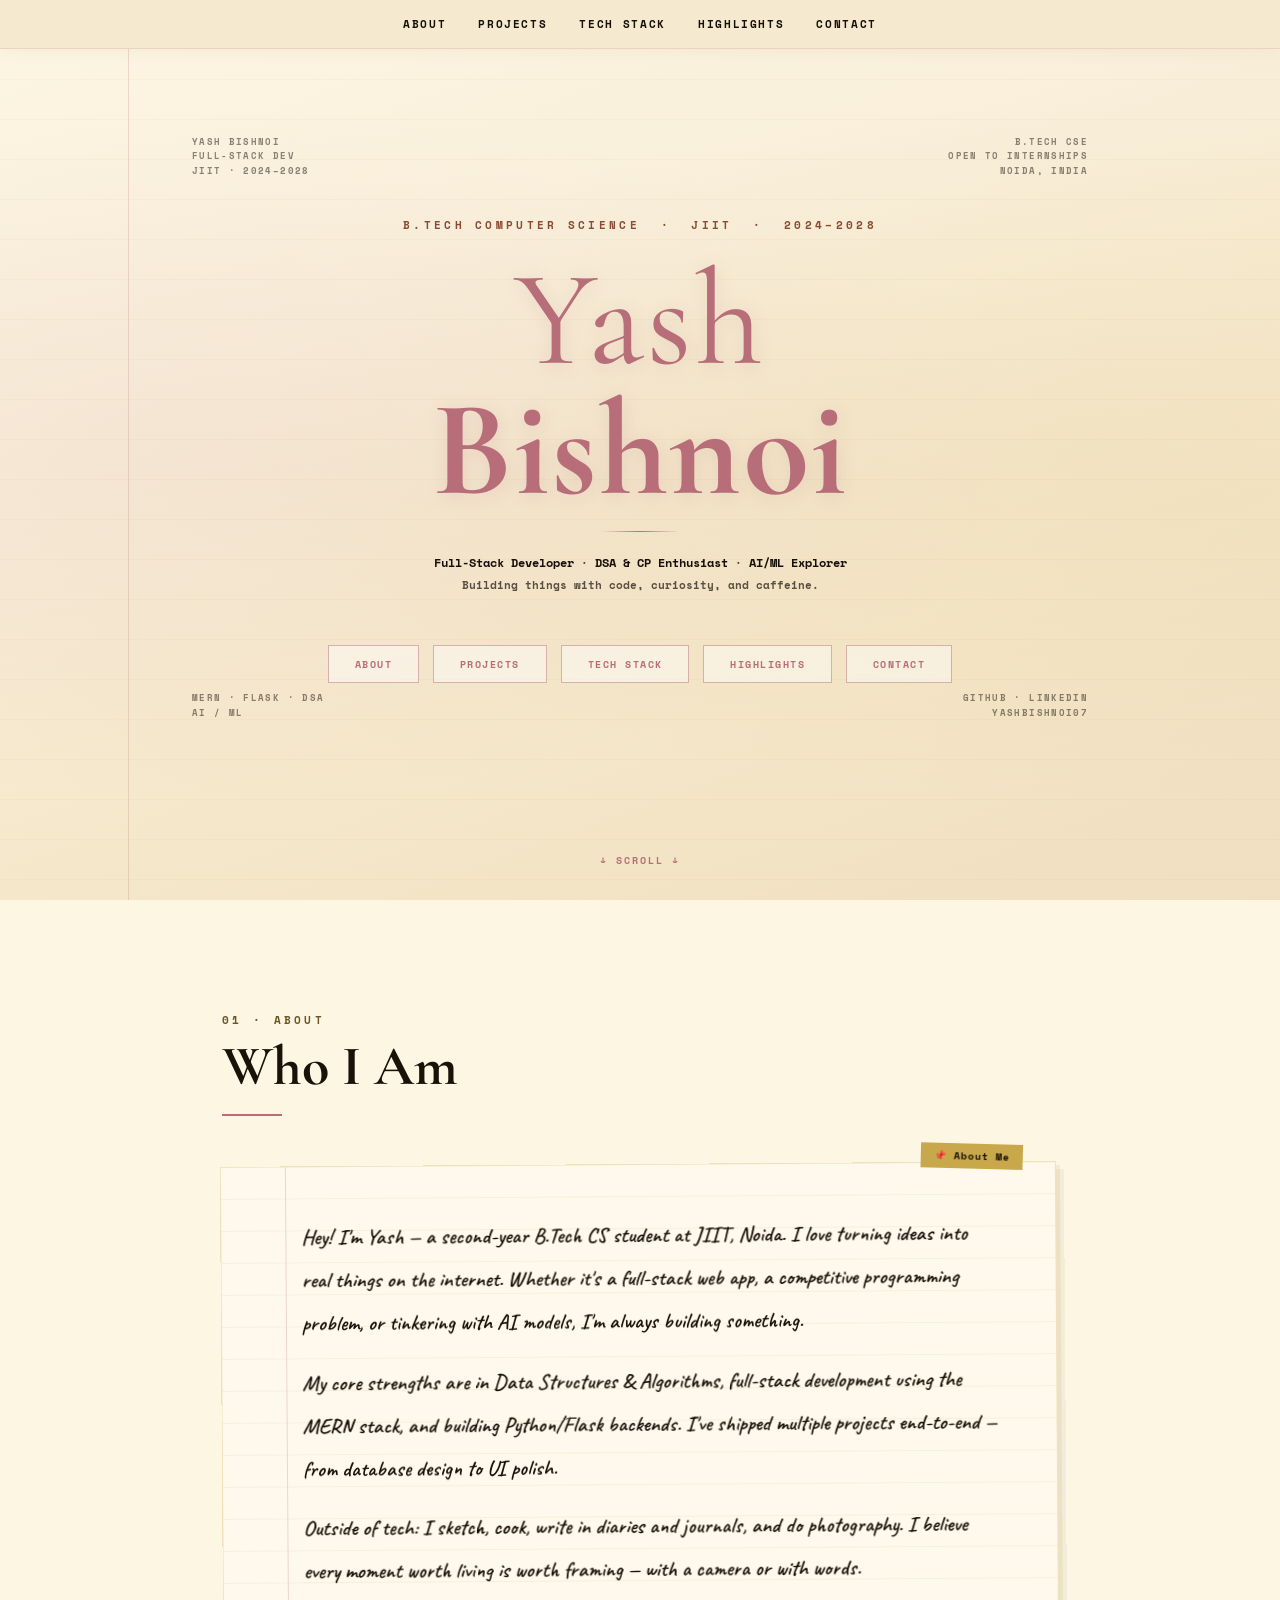
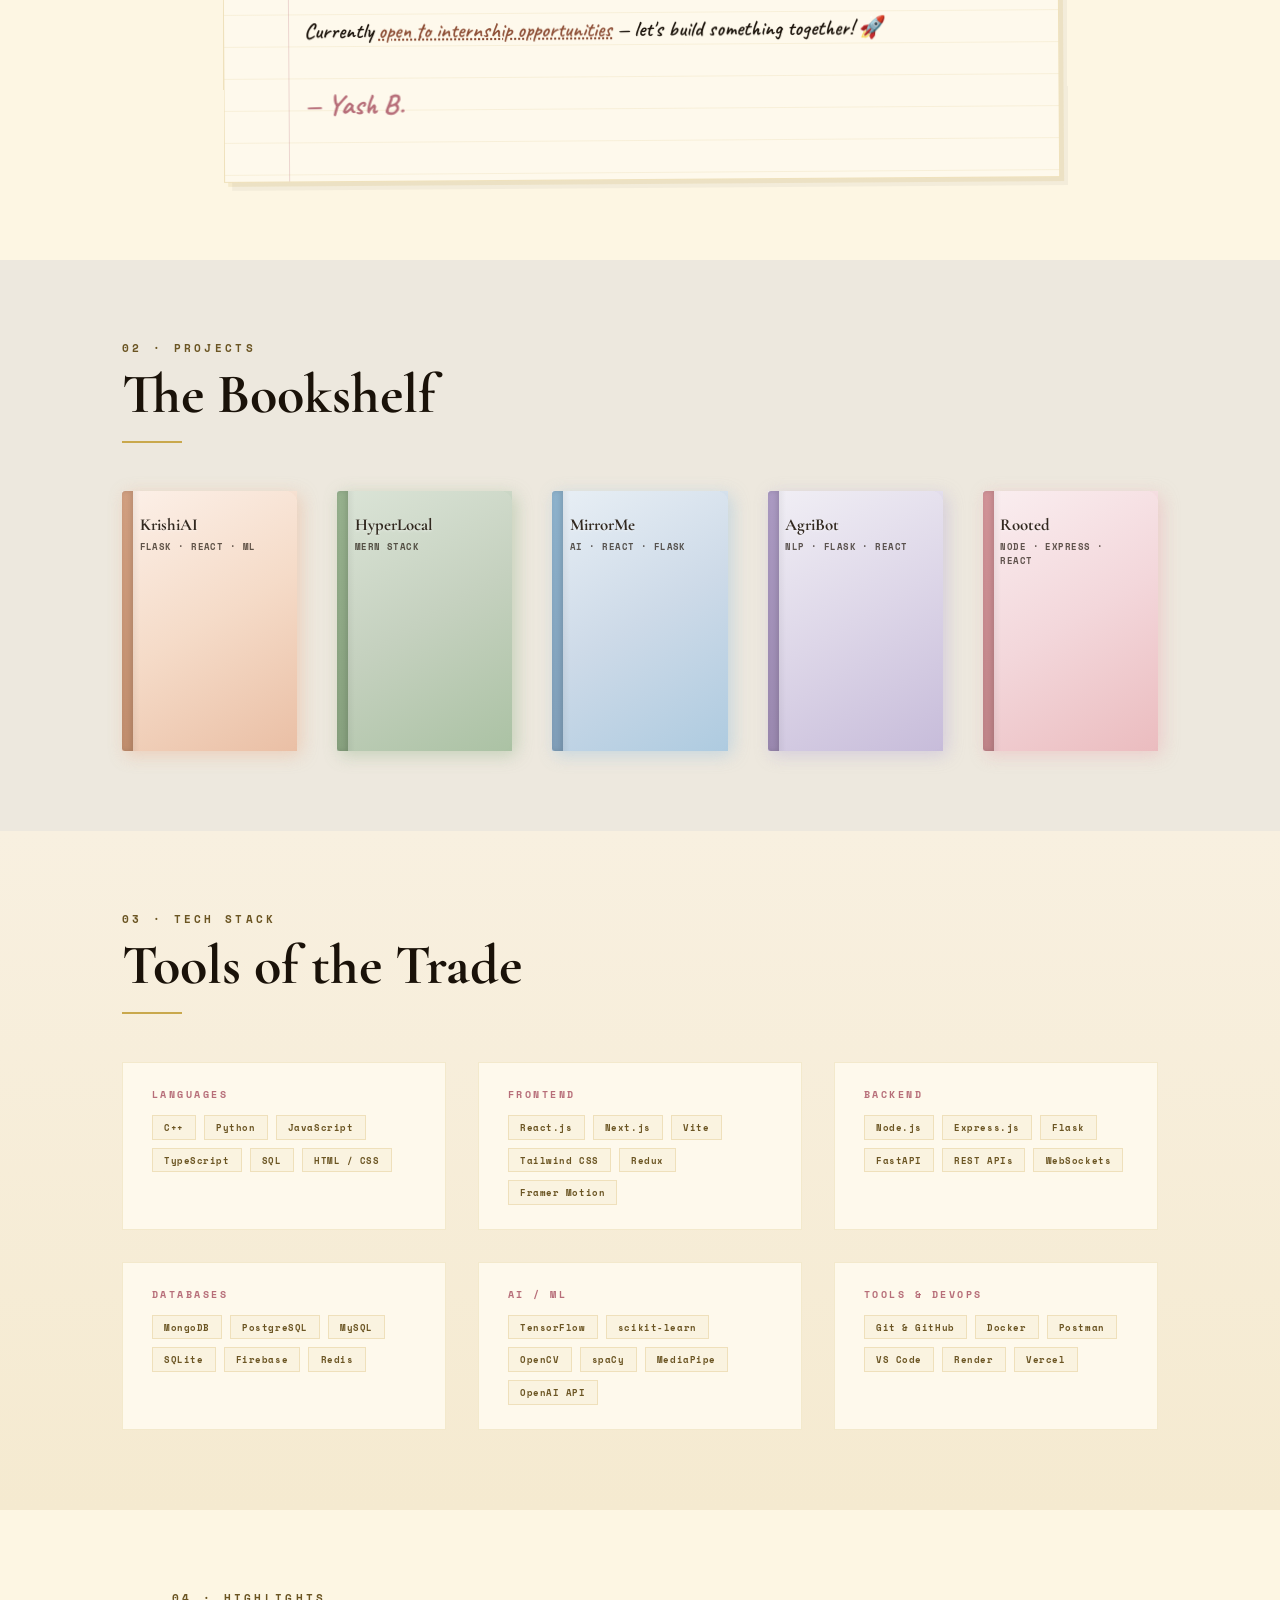
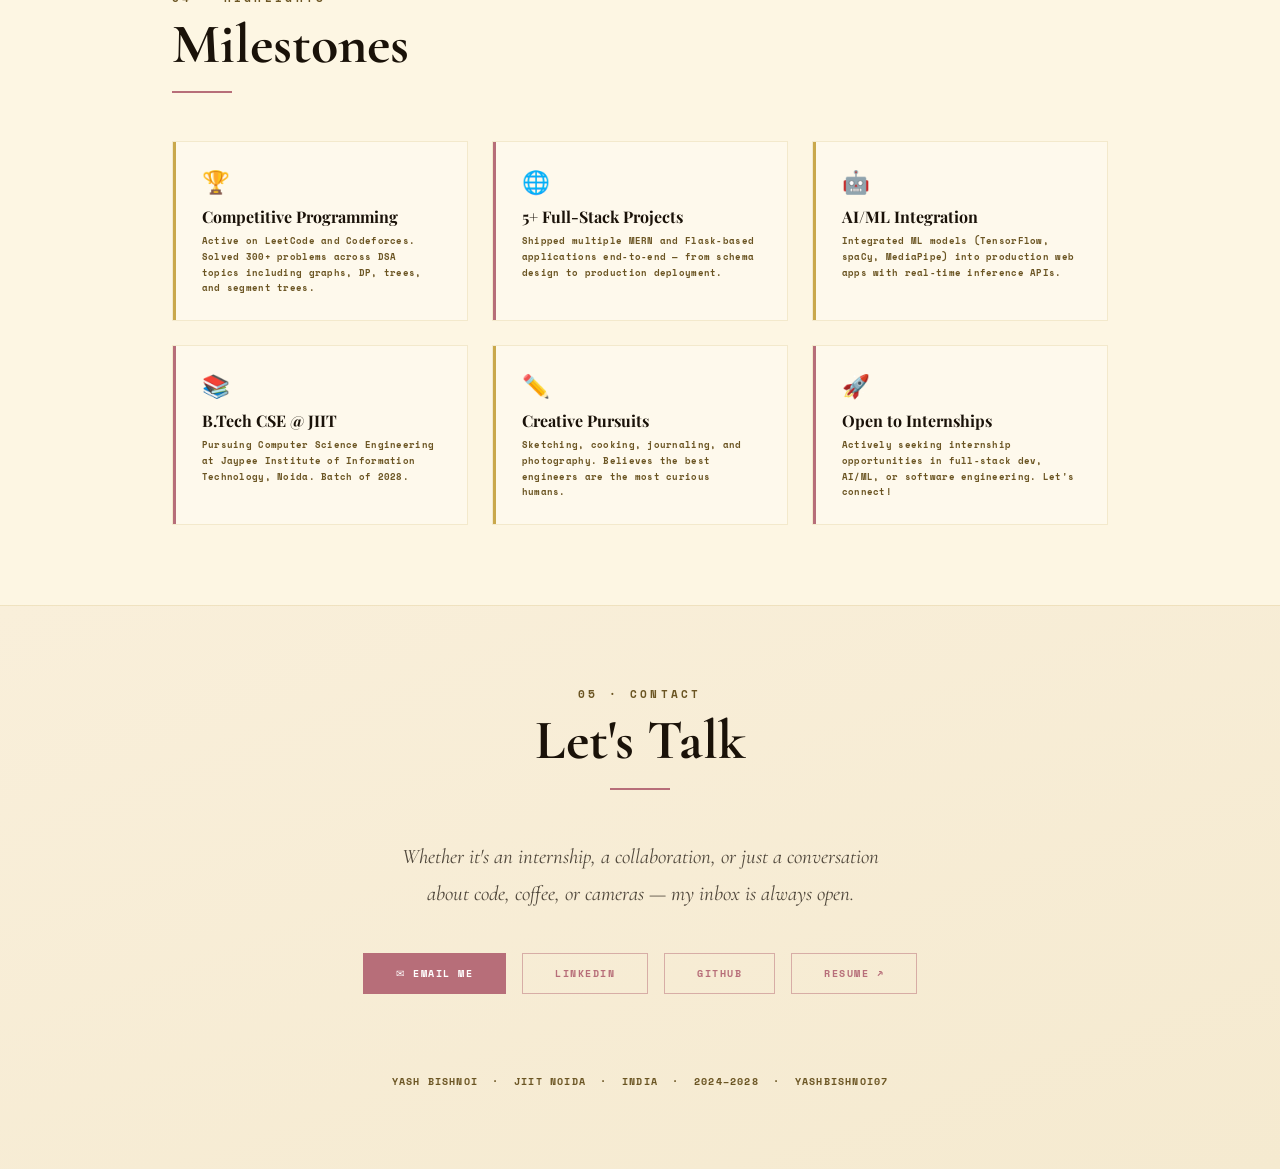
==== index.html @ f6a1539b "proper structured manner" ====
<!DOCTYPE html>
<html lang="en">
<head>
  <meta charset="UTF-8"/>
  <meta name="viewport" content="width=device-width, initial-scale=1.0"/>
  <title>Yash Bishnoi</title>
  <meta name="description" content="Yash Bishnoi: B.Tech CS student, Full-Stack Developer, DSA enthusiast, and AI/ML explorer."/>
  <meta name="keywords"    content="Yash Bishnoi, Full-Stack Developer, Portfolio, MERN, Flask, DSA, AI, Machine Learning, JIIT"/>
  <meta property="og:title" content="Yash Bishnoi"/>
  <meta property="og:type"  content="website"/>

  <!-- Google Fonts -->
  <link rel="preconnect" href="https://fonts.googleapis.com">
  <link rel="preconnect" href="https://fonts.gstatic.com" crossorigin>
  <link href="https://fonts.googleapis.com/css2?family=Cormorant+Garamond:ital,wght@0,300;0,400;0,600;0,700;1,300;1,400;1,600&family=Space+Mono:ital,wght@0,400;0,700;1,400&family=Caveat:wght@400;600;700&family=Playfair+Display:ital,wght@0,400;0,700;0,900;1,400&display=swap" rel="stylesheet"/>

  <!-- Stylesheet -->
  <link rel="stylesheet" href="style.css"/>
</head>
<body>

  <!-- ================================================
       STICKY NAV
  ================================================ -->
  <nav id="sticky-nav" aria-label="Site navigation">
    <a href="#about"        class="sticky-link">About</a>
    <a href="#projects"     class="sticky-link">Projects</a>
    <a href="#techstack"    class="sticky-link">Tech Stack</a>
    <a href="#achievements" class="sticky-link">Highlights</a>
    <a href="#contact"      class="sticky-link">Contact</a>
  </nav>

  <!-- ================================================
       HERO
  ================================================ -->
  <section id="hero" aria-label="Introduction">

    <!-- Floating ambient text -->
    <span class="float-el code"  style="left:18%;bottom:20%;--dy:-130px;animation-duration:12s;animation-delay:0s">for(auto&amp; p : problems) solve(p);</span>
    <span class="float-el quote" style="right:14%;top:30%;--dy:-90px;animation-duration:15s;animation-delay:3s">"code is poetry"</span>
    <span class="float-el eq"    style="left:25%;top:22%;--dy:-80px;animation-duration:11s;animation-delay:6s">O(n log n)</span>
    <span class="float-el music" style="right:20%;bottom:28%;--dy:-110px;animation-duration:14s;animation-delay:2s">&#9834; &#9835;</span>
    <span class="float-el code"  style="left:12%;top:40%;--dy:-100px;animation-duration:13s;animation-delay:8s">git commit -m "fix everything"</span>
    <span class="float-el quote" style="right:10%;top:55%;--dy:-70px;animation-duration:10s;animation-delay:4s">"build things that matter"</span>
    <span class="float-el eq"    style="left:60%;top:15%;--dy:-90px;animation-duration:16s;animation-delay:1s">DP[i] = DP[i-1] + DP[i-2]</span>
    <span class="float-el code"  style="right:30%;bottom:15%;--dy:-120px;animation-duration:9s;animation-delay:5s">const dream = await future();</span>

    <!-- Corner stamps -->
    <div class="hero-stamp tl">Yash Bishnoi<br>Full-Stack Dev<br>JIIT &middot; 2024&ndash;2028</div>
    <div class="hero-stamp tr">B.Tech CSE<br>Open to Internships<br>Noida, India</div>
    <div class="hero-stamp bl">MERN &middot; Flask &middot; DSA<br>AI / ML</div>
    <div class="hero-stamp br">GitHub &middot; LinkedIn<br>yashbishnoi07</div>

    <div class="hero-content">
      <p class="hero-eyebrow">B.Tech Computer Science &nbsp;&middot;&nbsp; JIIT &nbsp;&middot;&nbsp; 2024&ndash;2028</p>
      <h1 class="hero-name">
        Yash<br>
        <span class="hero-name-last">Bishnoi</span>
      </h1>
      <div class="hero-divider" aria-hidden="true"></div>
      <p class="hero-tagline">
        Full-Stack Developer <span>&middot;</span> DSA &amp; CP Enthusiast <span>&middot;</span> AI/ML Explorer<br>
        <span>Building things with code, curiosity, and caffeine.</span>
      </p>
      <nav class="hero-nav" aria-label="Section navigation">
        <a href="#about"        class="nav-btn">About</a>
        <a href="#projects"     class="nav-btn">Projects</a>
        <a href="#techstack"    class="nav-btn">Tech Stack</a>
        <a href="#achievements" class="nav-btn">Highlights</a>
        <a href="#contact"      class="nav-btn">Contact</a>
      </nav>
    </div>

    <p class="scroll-hint" aria-hidden="true">&#8595; scroll &#8595;</p>
  </section>

  <!-- ================================================
       ABOUT
  ================================================ -->
  <section id="about" aria-label="About me">
    <p class="section-label">01 &middot; About</p>
    <h2 class="section-title">Who I Am</h2>
    <div class="section-divider rose"></div>

    <div class="note-wrapper">
      <span class="note-sticker">&#128204; About Me</span>
      <div class="note-text">
        <p>Hey! I'm Yash &mdash; a second-year B.Tech CS student at JIIT, Noida. I love turning ideas into real things on the internet. Whether it's a full-stack web app, a competitive programming problem, or tinkering with AI models, I'm always building something.</p>
        <p>My core strengths are in Data Structures &amp; Algorithms, full-stack development using the MERN stack, and building Python/Flask backends. I've shipped multiple projects end-to-end &mdash; from database design to UI polish.</p>
        <p>Outside of tech: I sketch, cook, write in diaries and journals, and do photography. I believe every moment worth living is worth framing &mdash; with a camera or with words.</p>
        <p>Currently <a href="#contact">open to internship opportunities</a> &mdash; let's build something together! &#128640;</p>
        <span class="note-sig">&mdash; Yash B.</span>
      </div>
    </div>
  </section>

  <!-- ================================================
       PROJECTS — BOOKSHELF
  ================================================ -->
  <div class="projects-wrap">
    <section id="projects" aria-label="Projects">
      <p class="section-label">02 &middot; Projects</p>
      <h2 class="section-title">The Bookshelf</h2>
      <div class="section-divider"></div>

      <div class="shelf" role="list">

        <!-- KrishiAI -->
        <a class="book-wrap" role="listitem" tabindex="0" aria-label="Open KrishiAI project"
           data-title="KrishiAI"
           data-sub="Flask &middot; React &middot; ML"
           data-color="bg-flask"
           data-chapter="I"
           data-desc="An AI-powered agri-advisory platform that helps farmers get crop disease diagnosis, weather-based insights, and government scheme recommendations in their local language."
           data-tags="Flask,React,Python,TensorFlow,REST API,SQLite"
           data-detail="Built with Flask backend and React frontend. The ML model detects crop diseases from leaf images with 89%+ accuracy. Integrated a multilingual chatbot for farmer accessibility. Deployed on Render with CI/CD pipeline.">
          <div class="book bg-flask">
            <div class="book-cover bg-flask">
              <div class="book-spine-bar"></div>
              <p class="book-title">KrishiAI</p>
              <p class="book-tech">FLASK &middot; REACT &middot; ML</p>
            </div>
          </div>
        </a>

        <!-- HyperLocal -->
        <a class="book-wrap" role="listitem" tabindex="0" aria-label="Open HyperLocal project"
           data-title="HyperLocal"
           data-sub="MERN Stack"
           data-color="bg-mern"
           data-chapter="II"
           data-desc="A hyperlocal marketplace connecting local vendors with nearby customers. Features real-time inventory, geolocation-based search, and secure role-based authentication."
           data-tags="MongoDB,Express,React,Node.js,Leaflet.js,JWT,WebSockets"
           data-detail="Full MERN stack application. Used Leaflet.js for interactive maps and geolocation. Implemented JWT-based auth, role-based access (vendor/customer/admin), and a real-time notification system via WebSockets.">
          <div class="book bg-mern">
            <div class="book-cover bg-mern">
              <div class="book-spine-bar"></div>
              <p class="book-title">HyperLocal</p>
              <p class="book-tech">MERN STACK</p>
            </div>
          </div>
        </a>

        <!-- MirrorMe -->
        <a class="book-wrap" role="listitem" tabindex="0" aria-label="Open MirrorMe project"
           data-title="MirrorMe"
           data-sub="AI &middot; React &middot; Flask"
           data-color="bg-aiml"
           data-chapter="III"
           data-desc="An AI-based virtual try-on and styling assistant. Users upload a photo and get outfit recommendations with real-time overlay previews powered by computer vision."
           data-tags="Python,OpenCV,Flask,React,MediaPipe,REST API"
           data-detail="Used MediaPipe for body pose estimation and OpenCV for overlay rendering. The Flask API handles image processing while the React frontend delivers smooth UX. Supports multiple clothing categories and style preferences.">
          <div class="book bg-aiml">
            <div class="book-cover bg-aiml">
              <div class="book-spine-bar"></div>
              <p class="book-title">MirrorMe</p>
              <p class="book-tech">AI &middot; REACT &middot; FLASK</p>
            </div>
          </div>
        </a>

        <!-- AgriBot -->
        <a class="book-wrap" role="listitem" tabindex="0" aria-label="Open AgriBot project"
           data-title="AgriBot"
           data-sub="Chatbot &middot; NLP &middot; Flask"
           data-color="bg-dsa"
           data-chapter="IV"
           data-desc="A conversational AI chatbot for agricultural queries. Answers questions about crops, pests, soil types, and government schemes using an NLP pipeline."
           data-tags="Python,Flask,NLP,spaCy,React,MongoDB"
           data-detail="Built a custom intent classification model using spaCy. Integrated with a MongoDB knowledge base for dynamic responses. Supports context-aware multi-turn conversations and is deployable via a REST API endpoint.">
          <div class="book bg-dsa">
            <div class="book-cover bg-dsa">
              <div class="book-spine-bar"></div>
              <p class="book-title">AgriBot</p>
              <p class="book-tech">NLP &middot; FLASK &middot; REACT</p>
            </div>
          </div>
        </a>

        <!-- Rooted -->
        <a class="book-wrap" role="listitem" tabindex="0" aria-label="Open Rooted project"
           data-title="Rooted"
           data-sub="Full-Stack &middot; Express"
           data-color="bg-web"
           data-chapter="V"
           data-desc="A social platform for plant enthusiasts to share care logs, trade cuttings, and get AI-generated care reminders based on plant species and local climate."
           data-tags="Node.js,Express,MongoDB,React,OpenAI API,Cloudinary"
           data-detail="Integrated OpenAI API for plant-species-specific care tips. Features a community feed, image uploads via Cloudinary, comment threads, and a trading board for plant cuttings. Responsive design optimized for mobile gardeners.">
          <div class="book bg-web">
            <div class="book-cover bg-web">
              <div class="book-spine-bar"></div>
              <p class="book-title">Rooted</p>
              <p class="book-tech">NODE &middot; EXPRESS &middot; REACT</p>
            </div>
          </div>
        </a>

      </div>
    </section>
  </div>

  <!-- ================================================
       BOOK MODAL
  ================================================ -->
  <div class="book-modal-bg" id="book-modal" role="dialog" aria-modal="true" aria-label="Project details">
    <button class="modal-close" id="modal-close" aria-label="Close modal">&#10005;</button>
    <div class="modal-bg-anim" id="modal-anim" aria-hidden="true"></div>
    <div class="open-book-scene" aria-live="polite">
      <div class="book-outer-shadow" aria-hidden="true"></div>
      <div class="book-spine-modal" aria-hidden="true"></div>

      <!-- Flipping cover (left side) -->
      <div class="book-cover-flip" id="modal-cover-flip">
        <div class="book-cover-front" id="modal-cover-front">
          <p class="cover-title" id="modal-cover-title">Project</p>
          <p class="cover-sub"   id="modal-cover-sub">Stack</p>
        </div>
        <div class="book-cover-back">
          <div class="left-page-inner">
            <p class="left-chapter-num" id="modal-chapter">Chapter I</p>
            <h2 class="left-title"      id="modal-left-title">Title</h2>
            <p class="left-desc"        id="modal-desc">Description.</p>
            <div class="left-links"     id="modal-links"></div>
          </div>
        </div>
      </div>

      <!-- Right page -->
      <div class="book-right-page">
        <div class="page-fold-right" aria-hidden="true"></div>
        <div class="right-page-inner">
          <p class="right-chapter-label">Technical Details</p>
          <h3 class="right-section-title">Stack &amp; Implementation</h3>
          <div class="right-tag-row" id="modal-tags"></div>
          <p class="right-detail-text"  id="modal-detail">Details.</p>
        </div>
      </div>
    </div>
  </div>

  <!-- ================================================
       TECH STACK
  ================================================ -->
  <div class="techstack-wrap">
    <section id="techstack" aria-label="Technologies">
      <p class="section-label">03 &middot; Tech Stack</p>
      <h2 class="section-title">Tools of the Trade</h2>
      <div class="section-divider"></div>
      <div class="tech-categories">

        <div class="tech-cat">
          <p class="tech-cat-label">Languages</p>
          <div class="tech-items">
            <span class="tech-pill">C++</span>
            <span class="tech-pill">Python</span>
            <span class="tech-pill">JavaScript</span>
            <span class="tech-pill">TypeScript</span>
            <span class="tech-pill">SQL</span>
            <span class="tech-pill">HTML / CSS</span>
          </div>
        </div>

        <div class="tech-cat">
          <p class="tech-cat-label">Frontend</p>
          <div class="tech-items">
            <span class="tech-pill">React.js</span>
            <span class="tech-pill">Next.js</span>
            <span class="tech-pill">Vite</span>
            <span class="tech-pill">Tailwind CSS</span>
            <span class="tech-pill">Redux</span>
            <span class="tech-pill">Framer Motion</span>
          </div>
        </div>

        <div class="tech-cat">
          <p class="tech-cat-label">Backend</p>
          <div class="tech-items">
            <span class="tech-pill">Node.js</span>
            <span class="tech-pill">Express.js</span>
            <span class="tech-pill">Flask</span>
            <span class="tech-pill">FastAPI</span>
            <span class="tech-pill">REST APIs</span>
            <span class="tech-pill">WebSockets</span>
          </div>
        </div>

        <div class="tech-cat">
          <p class="tech-cat-label">Databases</p>
          <div class="tech-items">
            <span class="tech-pill">MongoDB</span>
            <span class="tech-pill">PostgreSQL</span>
            <span class="tech-pill">MySQL</span>
            <span class="tech-pill">SQLite</span>
            <span class="tech-pill">Firebase</span>
            <span class="tech-pill">Redis</span>
          </div>
        </div>

        <div class="tech-cat">
          <p class="tech-cat-label">AI / ML</p>
          <div class="tech-items">
            <span class="tech-pill">TensorFlow</span>
            <span class="tech-pill">scikit-learn</span>
            <span class="tech-pill">OpenCV</span>
            <span class="tech-pill">spaCy</span>
            <span class="tech-pill">MediaPipe</span>
            <span class="tech-pill">OpenAI API</span>
          </div>
        </div>

        <div class="tech-cat">
          <p class="tech-cat-label">Tools &amp; DevOps</p>
          <div class="tech-items">
            <span class="tech-pill">Git &amp; GitHub</span>
            <span class="tech-pill">Docker</span>
            <span class="tech-pill">Postman</span>
            <span class="tech-pill">VS Code</span>
            <span class="tech-pill">Render</span>
            <span class="tech-pill">Vercel</span>
          </div>
        </div>

      </div>
    </section>
  </div>

  <!-- ================================================
       HIGHLIGHTS
  ================================================ -->
  <section id="achievements" aria-label="Highlights">
    <p class="section-label">04 &middot; Highlights</p>
    <h2 class="section-title">Milestones</h2>
    <div class="section-divider rose"></div>
    <div class="achiev-grid">

      <div class="achiev-card">
        <span class="achiev-icon">&#127942;</span>
        <h3 class="achiev-title">Competitive Programming</h3>
        <p class="achiev-desc">Active on LeetCode and Codeforces. Solved 300+ problems across DSA topics including graphs, DP, trees, and segment trees.</p>
      </div>

      <div class="achiev-card rose">
        <span class="achiev-icon">&#127760;</span>
        <h3 class="achiev-title">5+ Full-Stack Projects</h3>
        <p class="achiev-desc">Shipped multiple MERN and Flask-based applications end-to-end &mdash; from schema design to production deployment.</p>
      </div>

      <div class="achiev-card">
        <span class="achiev-icon">&#129302;</span>
        <h3 class="achiev-title">AI/ML Integration</h3>
        <p class="achiev-desc">Integrated ML models (TensorFlow, spaCy, MediaPipe) into production web apps with real-time inference APIs.</p>
      </div>

      <div class="achiev-card rose">
        <span class="achiev-icon">&#128218;</span>
        <h3 class="achiev-title">B.Tech CSE @ JIIT</h3>
        <p class="achiev-desc">Pursuing Computer Science Engineering at Jaypee Institute of Information Technology, Noida. Batch of 2028.</p>
      </div>

      <div class="achiev-card">
        <span class="achiev-icon">&#9999;&#65039;</span>
        <h3 class="achiev-title">Creative Pursuits</h3>
        <p class="achiev-desc">Sketching, cooking, journaling, and photography. Believes the best engineers are the most curious humans.</p>
      </div>

      <div class="achiev-card rose">
        <span class="achiev-icon">&#128640;</span>
        <h3 class="achiev-title">Open to Internships</h3>
        <p class="achiev-desc">Actively seeking internship opportunities in full-stack dev, AI/ML, or software engineering. Let's connect!</p>
      </div>

    </div>
  </section>

  <!-- ================================================
       CONTACT
  ================================================ -->
  <div class="contact-wrap">
    <section id="contact" aria-label="Contact">
      <p class="section-label">05 &middot; Contact</p>
      <h2 class="section-title">Let's Talk</h2>
      <div class="section-divider rose" style="margin-inline:auto"></div>
      <p class="contact-intro">
        Whether it's an internship, a collaboration, or just a conversation about code,
        coffee, or cameras &mdash; my inbox is always open.
      </p>
      <div class="contact-links">
        <a href="mailto:yashbishnoi07@gmail.com"
           class="contact-btn primary">&#9993; Email Me</a>
        <a href="https://www.linkedin.com/in/yashbishnoi07/"
           target="_blank" rel="noopener noreferrer"
           class="contact-btn secondary">LinkedIn</a>
        <a href="https://github.com/YashBishnoi07"
           target="_blank" rel="noopener noreferrer"
           class="contact-btn secondary">GitHub</a>
        <a href="https://drive.google.com/file/d/1P1VdSMy2hj7dszKQukYp1M7x1-4kOQNi/view?usp=drive_link"
           target="_blank" rel="noopener noreferrer"
           class="contact-btn secondary">Resume &#8599;</a>
      </div>
      <p class="footer-note">
        Yash Bishnoi &nbsp;&middot;&nbsp; JIIT Noida &nbsp;&middot;&nbsp;
        India &nbsp;&middot;&nbsp; 2024&ndash;2028 &nbsp;&middot;&nbsp; yashbishnoi07
      </p>
    </section>
  </div>

  <!-- JavaScript -->
  <script src="script.js"></script>
</body>
</html>
---- style.css ----
/* ================================================
   Yash Bishnoi — Portfolio Stylesheet
   ================================================ */

/* === RESET === */
*,*::before,*::after { box-sizing: border-box; margin: 0; padding: 0; }

/* === CSS VARIABLES === */
:root {
  --cream:            #fdf6e3;
  --cream2:           #f5ead0;
  --cream3:           #ede0c4;
  --black:            #1a1209;
  --gold:             #c9a84c;
  --gold2:            #e8c96a;
  --gold-dim:         #6b5523;
  --ink:              #170f07;
  --paper:            #fef9ec;
  --terra:            #c4785a;
  --terra-dim:        #8b4b32;
  --rose-gold:        #b76e79;
  --rose-gold-light:  #d4a0a7;
  --rose:             #b8847a;
  --serif:            'Cormorant Garamond', serif;
  --serif2:           'Playfair Display', serif;
  --mono:             'Space Mono', monospace;
  --hand:             'Caveat', cursive;
}

/* === BASE === */
html {
  scroll-behavior: smooth;
  width: 100%;
  overflow-x: hidden;
}

body {
  background: var(--cream);
  color: var(--black);
  font-family: var(--serif2);
  width: 100%;
  overflow-x: hidden;
  -webkit-font-smoothing: antialiased;
  font-weight: 400;
}

* { font-synthesis: none; }

/* Scrollbar */
::-webkit-scrollbar { width: 6px; }
::-webkit-scrollbar-track { background: var(--cream2); }
::-webkit-scrollbar-thumb { background: var(--rose-gold); border-radius: 3px; }

/* Noise overlay */
body::before {
  content: '';
  position: fixed;
  inset: 0;
  pointer-events: none;
  z-index: 0;
  opacity: .022;
  background-image: url("data:image/svg+xml,%3Csvg viewBox='0 0 256 256' xmlns='http://www.w3.org/2000/svg'%3E%3Cfilter id='n'%3E%3CfeTurbulence type='fractalNoise' baseFrequency='0.9' numOctaves='4' stitchTiles='stitch'/%3E%3C/filter%3E%3Crect width='100%25' height='100%25' filter='url(%23n)'/%3E%3C/svg%3E");
  background-repeat: repeat;
  background-size: 128px;
}

/* ================================================
   STICKY NAV
   ================================================ */
#sticky-nav {
  position: fixed;
  top: 0; left: 0; right: 0;
  background: rgba(245,234,208,0.96);
  backdrop-filter: blur(10px);
  display: flex;
  justify-content: center;
  gap: 2rem;
  padding: 1rem;
  border-bottom: 1px solid rgba(183,110,121,0.18);
  transform: translateY(-100%);
  transition: transform .4s ease;
  z-index: 999;
  box-shadow: 0 2px 16px rgba(138,110,47,0.07);
}

#sticky-nav.visible { transform: translateY(0); }

.sticky-link {
  font-family: var(--mono);
  font-size: 11px;
  text-transform: uppercase;
  color: var(--ink);
  text-decoration: none;
  letter-spacing: .15em;
  transition: color .3s;
  font-weight: 700;
}

.sticky-link:hover { color: var(--rose-gold); }

/* ================================================
   HERO
   ================================================ */
#hero {
  position: relative;
  width: 100%;
  max-width: none;
  margin: 0;
  padding: 0;
  min-height: 100vh;
  display: flex;
  flex-direction: column;
  align-items: center;
  justify-content: center;
  overflow: hidden;
  background:
    radial-gradient(ellipse at 15% 50%, rgba(183,110,121,0.08) 0%, transparent 55%),
    radial-gradient(ellipse at 85% 50%, rgba(201,168,76,0.09) 0%, transparent 55%),
    linear-gradient(160deg, #fdf6e3 0%, #f9efda 35%, #f4e6c8 70%, #f0dfc0 100%);
}

/* Ruled lines */
#hero::before {
  content: '';
  position: absolute;
  inset: 0;
  pointer-events: none;
  z-index: 1;
  background: repeating-linear-gradient(
    transparent, transparent 39px,
    rgba(201,168,76,0.068) 39px,
    rgba(201,168,76,0.068) 40px
  );
}

/* Left margin line */
#hero::after {
  content: '';
  position: absolute;
  top: 0; bottom: 0;
  left: 10%;
  pointer-events: none;
  z-index: 1;
  width: 1px;
  background: rgba(183,110,121,0.22);
}

/* Floating ambient elements */
.float-el {
  position: absolute;
  pointer-events: none;
  z-index: 2;
  white-space: nowrap;
  opacity: 0;
  animation: floatRise linear infinite;
}
.float-el.quote { font-family: var(--serif); font-style: italic; color: rgba(44,31,14,0.4); font-size: clamp(11px,1.05vw,13px); font-weight: 600; }
.float-el.code  { font-family: var(--mono);  color: rgba(107,85,35,0.6);  font-size: clamp(9px,.85vw,11px);  font-weight: 700; }
.float-el.eq    { font-family: var(--serif); font-style: italic; color: rgba(183,110,121,0.6); font-size: clamp(12px,1.1vw,14px); font-weight: 600; }
.float-el.music { font-family: var(--serif); font-style: normal; color: rgba(201,168,76,0.7); font-size: clamp(14px,1.3vw,18px); }

@keyframes floatRise {
  0%   { opacity: 0; transform: translateY(0); }
  12%  { opacity: 1; }
  88%  { opacity: .85; }
  100% { opacity: 0; transform: translateY(var(--dy, -110px)); }
}

/* Corner stamps */
.hero-stamp {
  position: absolute;
  z-index: 3;
  pointer-events: none;
  font-family: var(--mono);
  font-size: 9px;
  letter-spacing: .15em;
  color: rgba(23,15,7,0.5);
  text-transform: uppercase;
  line-height: 1.6;
  font-weight: 700;
}
.hero-stamp.tl { top: clamp(2rem,15vh,20%);    left:  clamp(1rem,15vw,20%); }
.hero-stamp.tr { top: clamp(2rem,15vh,20%);    right: clamp(1rem,15vw,20%); text-align: right; }
.hero-stamp.bl { bottom: clamp(4.5rem,20vh,25%); left:  clamp(1rem,15vw,20%); }
.hero-stamp.br { bottom: clamp(4.5rem,20vh,25%); right: clamp(1rem,15vw,20%); text-align: right; }

/* Hero content */
.hero-content {
  position: relative;
  z-index: 10;
  display: flex;
  flex-direction: column;
  align-items: center;
  text-align: center;
  padding: 2rem;
  width: 100%;
}

.hero-eyebrow {
  font-family: var(--mono);
  font-size: clamp(9px,1.2vw,11px);
  color: var(--terra-dim);
  letter-spacing: .3em;
  text-transform: uppercase;
  margin-bottom: 1.4rem;
  opacity: 0;
  animation: fadeUp .8s ease forwards .3s;
  font-weight: 700;
}

.hero-name {
  font-family: var(--serif);
  font-size: clamp(4rem,11vw,8.5rem);
  font-weight: 400;
  color: var(--rose-gold);
  line-height: .95;
  margin-bottom: .3rem;
  letter-spacing: .02em;
  opacity: 0;
  animation: fadeUp .9s ease forwards .5s;
  text-shadow: 1px 3px 18px rgba(183,110,121,0.18);
  text-align: center;
}

.hero-name-last { font-weight: 700; letter-spacing: .01em; }

.hero-divider {
  width: 80px;
  height: 1px;
  background: linear-gradient(90deg, transparent, var(--rose-gold), transparent);
  margin: .8rem 0 1.2rem;
  opacity: 0;
  animation: fadeUp .9s ease forwards .7s;
}

.hero-tagline {
  font-family: var(--mono);
  font-size: clamp(10px,1.3vw,12px);
  color: var(--ink);
  margin-bottom: 3rem;
  max-width: 520px;
  line-height: 1.9;
  text-align: center;
  opacity: 0;
  animation: fadeUp .9s ease forwards .9s;
  font-weight: 700;
}
.hero-tagline span { color: rgba(23,15,7,0.7); font-size: .9em; }

@keyframes fadeUp {
  from { opacity: 0; transform: translateY(20px); }
  to   { opacity: 1; transform: translateY(0); }
}

.hero-nav {
  display: flex;
  gap: .9rem;
  flex-wrap: wrap;
  justify-content: center;
  opacity: 0;
  animation: fadeUp .9s ease forwards 1.1s;
}

.nav-btn {
  font-family: var(--mono);
  font-size: 10px;
  letter-spacing: .15em;
  text-transform: uppercase;
  font-weight: 700;
  padding: .65rem 1.6rem;
  border: 1px solid rgba(183,110,121,0.5);
  color: var(--rose-gold);
  background: rgba(255,255,255,0.45);
  cursor: pointer;
  text-decoration: none;
  transition: all .3s ease;
  position: relative;
  overflow: hidden;
  backdrop-filter: blur(4px);
}
.nav-btn::before {
  content: '';
  position: absolute;
  inset: 0;
  background: var(--rose-gold);
  transform: translateX(-101%);
  transition: transform .3s ease;
  z-index: -1;
}
.nav-btn:hover { color: #fff; border-color: var(--rose-gold); }
.nav-btn:hover::before { transform: translateX(0); }

.scroll-hint {
  position: absolute;
  bottom: 2rem;
  left: 0; right: 0;
  text-align: center;
  font-family: var(--mono);
  font-size: 10px;
  color: var(--rose-gold);
  letter-spacing: .2em;
  text-transform: uppercase;
  z-index: 10;
  animation: pulse 2.5s ease infinite;
  font-weight: 700;
}

@keyframes pulse {
  0%, 100% { opacity: .4; }
  50%       { opacity: 1; }
}

/* ================================================
   SECTION COMMONS
   ================================================ */
section {
  width: 100%;
  max-width: 1100px;
  margin: 0 auto;
  padding: 5rem 2rem;
  box-sizing: border-box;
}

.projects-wrap,
.techstack-wrap,
.contact-wrap {
  width: 100%;
  overflow-x: hidden;
  box-sizing: border-box;
}

.section-label {
  font-family: var(--mono);
  font-size: 11px;
  letter-spacing: .3em;
  text-transform: uppercase;
  color: var(--gold-dim);
  margin-bottom: .5rem;
  font-weight: 700;
}

.section-title {
  font-family: var(--serif);
  font-size: clamp(2rem,5vw,3.5rem);
  font-weight: 700;
  color: var(--black);
  line-height: 1.1;
  margin-bottom: .8rem;
}

.section-divider {
  width: 60px;
  height: 2px;
  background: var(--gold);
  margin: 1rem 0 3rem;
}
.section-divider.rose { background: var(--rose-gold); }

/* Section backgrounds */
#about         { background: var(--cream); max-width: 900px; padding-top: 7rem; }
.projects-wrap { background: #ede8de; padding: 5rem 0; }
#projects      { padding: 0 2rem; background: transparent; }
.techstack-wrap { background: linear-gradient(180deg, #f8f0e0 0%, var(--cream2) 100%); padding: 5rem 0; }
#techstack     { padding: 0 2rem; background: transparent; }
#achievements  { max-width: 1000px; background: var(--cream); }
.contact-wrap  { background: linear-gradient(160deg, #f9efda 0%, var(--cream2) 100%); border-top: 1px solid rgba(201,168,76,.15); padding: 5rem 0; }
#contact       { max-width: 900px; background: transparent; text-align: center; padding: 0 2rem; }

/* ================================================
   ABOUT — NOTEBOOK
   ================================================ */
.note-wrapper {
  position: relative;
  background: var(--paper);
  border: 1px solid rgba(201,168,76,.3);
  box-shadow: 4px 4px 0 rgba(201,168,76,.15), 8px 8px 0 rgba(0,0,0,.04);
  padding: 3rem 3.5rem 3rem 5rem;
  transform: rotate(-.4deg);
  transition: transform .4s ease;
}
.note-wrapper:hover { transform: rotate(0deg) scale(1.005); }
.note-wrapper::before {
  content: '';
  position: absolute;
  inset: 0;
  background: repeating-linear-gradient(
    transparent, transparent 31px,
    rgba(201,168,76,.12) 31px, rgba(201,168,76,.12) 32px
  );
  pointer-events: none;
}
.note-wrapper::after {
  content: '';
  position: absolute;
  top: 0; bottom: 0;
  left: 4rem;
  width: 1px;
  background: rgba(183,110,121,.25);
}

.note-text {
  font-family: var(--hand);
  font-size: clamp(1.1rem,2.3vw,1.35rem);
  line-height: 2;
  color: var(--ink);
  position: relative;
  z-index: 1;
  font-weight: 600;
}
.note-text p { margin-bottom: 1rem; }
.note-text a { color: var(--terra-dim); text-decoration: underline dotted; }

.note-sig {
  font-family: var(--hand);
  font-size: 1.8rem;
  font-weight: 700;
  color: var(--rose-gold);
  margin-top: 1.5rem;
  display: block;
}

.note-sticker {
  position: absolute;
  top: -1.2rem;
  right: 2rem;
  background: var(--gold);
  color: var(--black);
  font-family: var(--mono);
  font-size: 10px;
  padding: .3rem .8rem;
  letter-spacing: .1em;
  transform: rotate(2deg);
  font-weight: 700;
}

/* ================================================
   PROJECTS — BOOKSHELF
   ================================================ */
.shelf {
  display: grid;
  grid-template-columns: repeat(auto-fill, minmax(170px,1fr));
  gap: 2.5rem;
  perspective: 1200px;
}

.book-wrap {
  cursor: pointer;
  perspective: 800px;
  display: block;
  outline: none;
}
.book-wrap:focus-visible .book { transform: translateY(-12px) rotateY(-10deg); }

.book {
  position: relative;
  width: 100%;
  padding-bottom: 148%;
  transform-style: preserve-3d;
  transition: transform .35s cubic-bezier(.2,.8,.3,1);
}
.book-wrap:hover .book { transform: translateY(-12px) rotateY(-10deg); }

.book-cover {
  position: absolute;
  inset: 0;
  backface-visibility: hidden;
  display: flex;
  flex-direction: column;
  padding: 1.4rem 1.1rem 1.2rem;
  border-radius: 3px 12px 12px 3px;
  overflow: hidden;
}
.book-cover::before {
  content: '';
  position: absolute;
  top: 0; left: 0; bottom: 0;
  width: 18px;
  background: linear-gradient(90deg, rgba(0,0,0,0.18), rgba(0,0,0,0.05) 60%, transparent);
  pointer-events: none;
  z-index: 2;
}

.book-spine-bar {
  position: absolute;
  left: 0; top: 0; bottom: 0;
  width: 11px;
  border-radius: 3px 0 0 3px;
  z-index: 3;
  box-shadow: inset -2px 0 5px rgba(0,0,0,0.12);
}

/* Book color themes */
.bg-mern  { background: linear-gradient(150deg,#dbe4d7,#c5d1bf,#abc2a4); box-shadow: 4px 4px 16px rgba(171,194,164,0.35); }
.bg-mern  .book-spine-bar { background: linear-gradient(180deg,#96b08d,#87a17e); }
.bg-flask { background: linear-gradient(150deg,#fcf0e8,#f5dbc8,#eabfa5); box-shadow: 4px 4px 16px rgba(234,191,165,0.35); }
.bg-flask .book-spine-bar { background: linear-gradient(180deg,#d19f80,#c08d6d); }
.bg-aiml  { background: linear-gradient(150deg,#e8eff5,#cddae8,#aecbe0); box-shadow: 4px 4px 16px rgba(174,203,224,0.35); }
.bg-aiml  .book-spine-bar { background: linear-gradient(180deg,#8db2cc,#7f9eb8); }
.bg-dsa   { background: linear-gradient(150deg,#f1eff5,#ddd6e8,#c7bcda); box-shadow: 4px 4px 16px rgba(199,188,218,0.35); }
.bg-dsa   .book-spine-bar { background: linear-gradient(180deg,#ab9ac2,#9a88af); }
.bg-web   { background: linear-gradient(150deg,#faeef0,#f3d7db,#ebbcbf); box-shadow: 4px 4px 16px rgba(235,188,191,0.35); }
.bg-web   .book-spine-bar { background: linear-gradient(180deg,#d19297,#bf8388); }

.book-title {
  font-family: var(--serif);
  font-size: 1.05rem;
  font-weight: 700;
  color: rgba(30,20,10,0.9);
  line-height: 1.25;
  margin-bottom: .35rem;
  position: relative;
  z-index: 4;
  text-shadow: 0 1px 3px rgba(255,255,255,0.6);
}

.book-tech {
  font-family: var(--mono);
  font-size: .55rem;
  color: rgba(30,20,10,0.7);
  letter-spacing: .05em;
  position: relative;
  z-index: 4;
  line-height: 1.5;
  font-weight: 700;
}

/* ================================================
   BOOK MODAL
   ================================================ */
.book-modal-bg {
  position: fixed;
  inset: 0;
  background: rgba(10,8,4,.9);
  z-index: 1000;
  display: none;
  align-items: center;
  justify-content: center;
  backdrop-filter: blur(10px);
  perspective: 2000px;
}
.book-modal-bg.open { display: flex; }

.modal-bg-anim {
  position: absolute;
  inset: 0;
  overflow: hidden;
  pointer-events: none;
}

.firefly {
  position: absolute;
  border-radius: 50%;
  animation: fireflyFloat linear infinite;
}

@keyframes fireflyFloat {
  0%   { transform: translate(0,0); opacity: 0; }
  20%  { opacity: 1; }
  80%  { opacity: .8; }
  100% { transform: translate(var(--dx), var(--dy)); opacity: 0; }
}

.open-book-scene {
  width: min(760px, 92vw);
  height: 76vh;
  position: relative;
  transform-style: preserve-3d;
  opacity: 0;
  transform: scale(0.85) translateY(40px) rotateX(4deg);
  transition: all .4s cubic-bezier(.2,.9,.3,1);
}
.book-modal-bg.open .open-book-scene {
  opacity: 1;
  transform: scale(1) translateY(0) rotateX(0deg);
}

.book-outer-shadow {
  position: absolute;
  inset: -8px;
  border-radius: 6px;
  box-shadow: 0 40px 100px rgba(0,0,0,.85), 0 20px 40px rgba(0,0,0,.6), inset 0 0 0 1px rgba(201,168,76,.1);
  pointer-events: none;
  z-index: 0;
}

.book-spine-modal {
  position: absolute;
  top: 0; bottom: 0;
  left: 50%;
  transform: translateX(-50%);
  width: 28px;
  z-index: 15;
  background: linear-gradient(90deg, #1a1209 0%, #2c1f0e 20%, #4a3520 40%, #3a2810 50%, #4a3520 60%, #2c1f0e 80%, #1a1209 100%);
  box-shadow: 0 0 20px rgba(0,0,0,.6), inset 0 0 8px rgba(0,0,0,.4);
}
.book-spine-modal::before,
.book-spine-modal::after {
  content: '';
  position: absolute;
  left: 0; right: 0;
  height: 3px;
  background: linear-gradient(90deg, rgba(201,168,76,.6), rgba(201,168,76,.2), rgba(201,168,76,.6));
}
.book-spine-modal::before { top: 20px; }
.book-spine-modal::after  { bottom: 20px; }

.book-right-page {
  position: absolute;
  left: 50%; top: 0; bottom: 0; right: 0;
  border-radius: 0 8px 8px 0;
  overflow-y: auto;
  overflow-x: hidden;
  z-index: 5;
  background: linear-gradient(95deg, #fef9ec 0%, #fdf6e3 50%, #f8f0d8 100%);
  box-shadow: inset 12px 0 25px rgba(0,0,0,.08);
  padding: 2rem 1.5rem 1.5rem 1.5rem;
  display: flex;
  flex-direction: column;
}
.book-right-page::before {
  content: '';
  position: absolute;
  inset: 0;
  pointer-events: none;
  background: repeating-linear-gradient(
    transparent, transparent 27px,
    rgba(138,110,47,.05) 27px, rgba(138,110,47,.05) 28px
  );
}
.book-right-page::-webkit-scrollbar { width: 4px; }
.book-right-page::-webkit-scrollbar-thumb { background: rgba(201,168,76,.4); border-radius: 2px; }

.page-fold-right {
  position: absolute;
  bottom: 0; right: 0;
  width: 0; height: 0;
  border-style: solid;
  border-width: 0 0 40px 40px;
  border-color: transparent transparent rgba(201,168,76,.15) transparent;
  z-index: 10;
  pointer-events: none;
}

.book-cover-flip {
  position: absolute;
  right: 0;
  width: 50%;
  height: 100%;
  transform-origin: left center;
  transform-style: preserve-3d;
  transition: transform .7s cubic-bezier(.15,.85,.2,1) .1s;
  z-index: 20;
}
.book-modal-bg.open .book-cover-flip { transform: rotateY(-175deg); }

.book-cover-front {
  position: absolute;
  inset: 0;
  backface-visibility: hidden;
  border-radius: 0 8px 8px 0;
  display: flex;
  flex-direction: column;
  justify-content: flex-end;
  padding: 2rem 1.5rem;
  border-left: 14px solid rgba(0,0,0,.35);
  box-shadow: inset 10px 0 20px rgba(0,0,0,.3), 6px 0 20px rgba(0,0,0,.45);
}
.book-cover-front::before {
  content: '';
  position: absolute;
  top: 1.5rem; left: 1.5rem; right: 1.5rem; bottom: 1.5rem;
  border: 1px solid rgba(25,15,8,.1);
  pointer-events: none;
  border-radius: 4px;
}
.book-cover-front .cover-title {
  font-family: var(--serif);
  font-size: 2.2rem;
  font-weight: 600;
  color: rgba(25,15,8,.82);
  line-height: 1.2;
  margin-bottom: .5rem;
  text-shadow: 0 2px 6px rgba(255,255,255,.35);
}
.book-cover-front .cover-sub {
  font-family: var(--mono);
  font-size: .6rem;
  color: rgba(25,15,8,.7);
  letter-spacing: .12em;
  text-transform: uppercase;
  font-weight: 700;
}

.book-cover-back {
  position: absolute;
  inset: 0;
  backface-visibility: hidden;
  transform: rotateY(180deg);
  border-radius: 8px 0 0 8px;
  background: linear-gradient(100deg, #e8dcc8 0%, #f0e5d0 55%, #ede0c4 100%);
  padding: 2rem 1.5rem 1.5rem 2rem;
  display: flex;
  flex-direction: column;
  box-shadow: inset -12px 0 25px rgba(0,0,0,.12), inset 4px 0 8px rgba(0,0,0,.05);
  overflow: hidden;
}
.book-cover-back::before {
  content: '';
  position: absolute;
  inset: 0;
  pointer-events: none;
  background: repeating-linear-gradient(
    transparent, transparent 27px,
    rgba(138,110,47,.08) 27px, rgba(138,110,47,.08) 28px
  );
}
.book-cover-back::after {
  content: '';
  position: absolute;
  top: 0; bottom: 0;
  left: 2rem;
  width: 1px;
  background: rgba(183,110,121,.2);
  pointer-events: none;
}

.left-page-inner {
  position: relative;
  z-index: 1;
  flex: 1;
  display: flex;
  flex-direction: column;
  padding-left: .8rem;
}
.left-chapter-num {
  font-family: var(--mono);
  font-size: .52rem;
  letter-spacing: .3em;
  color: rgba(183,110,121,.8);
  text-transform: uppercase;
  margin-bottom: .5rem;
  font-weight: 700;
}
.left-title {
  font-family: var(--serif);
  font-size: clamp(1.7rem,3.5vw,2.3rem);
  font-weight: 300;
  color: var(--ink);
  line-height: 1.15;
  margin-bottom: 1rem;
  font-style: italic;
}
.left-desc {
  font-family: var(--hand);
  font-size: clamp(.9rem,1.8vw,1.1rem);
  line-height: 1.85;
  color: rgba(23,15,7,0.82);
  font-weight: 600;
  flex: 1;
}
.left-links {
  display: flex;
  gap: .8rem;
  flex-wrap: wrap;
  margin-top: auto;
  padding-top: 1rem;
}
.left-link {
  font-family: var(--mono);
  font-size: .6rem;
  letter-spacing: .12em;
  text-transform: uppercase;
  color: var(--terra-dim);
  text-decoration: none;
  border: 1px solid rgba(139,75,50,.35);
  padding: .3rem .8rem;
  transition: all .25s;
  font-weight: 700;
}
.left-link:hover { background: var(--terra-dim); color: #fff; }

.right-page-inner {
  position: relative;
  z-index: 1;
  flex: 1;
  display: flex;
  flex-direction: column;
}
.right-chapter-label {
  font-family: var(--mono);
  font-size: .5rem;
  letter-spacing: .3em;
  color: rgba(107,85,35,.8);
  text-transform: uppercase;
  margin-bottom: .5rem;
  font-weight: 700;
}
.right-section-title {
  font-family: var(--serif);
  font-size: 1.4rem;
  font-weight: 700;
  color: var(--gold-dim);
  margin-bottom: .8rem;
  font-style: italic;
}
.right-tag-row { display: flex; flex-wrap: wrap; gap: .4rem; margin-bottom: 1rem; }
.right-tag {
  font-family: var(--mono);
  font-size: .52rem;
  background: rgba(201,168,76,.12);
  color: var(--gold-dim);
  padding: .25rem .6rem;
  letter-spacing: .07em;
  border: 1px solid rgba(201,168,76,.3);
  font-weight: 700;
}
.right-detail-text {
  font-family: var(--hand);
  font-size: clamp(.85rem,1.6vw,1rem);
  line-height: 1.85;
  color: rgba(23,15,7,.75);
  font-weight: 600;
  flex: 1;
}

.modal-close {
  position: absolute;
  top: 1rem; right: 1rem;
  background: none;
  border: none;
  font-size: 1.5rem;
  cursor: pointer;
  color: rgba(201,168,76,.7);
  z-index: 50;
  transition: color .2s, transform .2s;
  line-height: 1;
}
.modal-close:hover { color: var(--gold); transform: rotate(90deg); }

/* ================================================
   TECH STACK
   ================================================ */
.tech-categories {
  display: grid;
  grid-template-columns: repeat(auto-fill, minmax(250px,1fr));
  gap: 2rem;
}
.tech-cat {
  background: var(--paper);
  border: 1px solid rgba(201,168,76,.2);
  padding: 1.5rem 1.8rem;
  position: relative;
  transition: box-shadow .3s, transform .3s;
}
.tech-cat:hover {
  box-shadow: 4px 4px 0 rgba(201,168,76,.15), 8px 8px 0 rgba(0,0,0,.04);
  transform: translate(-2px,-2px);
}
.tech-cat-label {
  font-family: var(--mono);
  font-size: 10px;
  letter-spacing: .25em;
  text-transform: uppercase;
  color: var(--rose-gold);
  margin-bottom: .8rem;
  font-weight: 700;
}
.tech-items { display: flex; flex-wrap: wrap; gap: .5rem; }
.tech-pill {
  font-family: var(--mono);
  font-size: .58rem;
  background: rgba(201,168,76,.08);
  color: var(--gold-dim);
  padding: .3rem .7rem;
  border: 1px solid rgba(201,168,76,.25);
  letter-spacing: .06em;
  transition: all .25s;
  font-weight: 700;
}
.tech-pill:hover { background: rgba(201,168,76,.2); border-color: var(--gold); }

/* ================================================
   HIGHLIGHTS / ACHIEVEMENTS
   ================================================ */
.achiev-grid {
  display: grid;
  grid-template-columns: repeat(auto-fill, minmax(280px,1fr));
  gap: 1.5rem;
}
.achiev-card {
  background: var(--paper);
  border: 1px solid rgba(201,168,76,.2);
  padding: 1.5rem 1.8rem;
  position: relative;
  transition: transform .3s, box-shadow .3s;
}
.achiev-card::before {
  content: '';
  position: absolute;
  top: 0; left: 0;
  width: 3px; height: 100%;
  background: var(--gold);
}
.achiev-card:hover { transform: translate(-2px,-2px); box-shadow: 4px 4px 0 rgba(201,168,76,.15); }
.achiev-card.rose::before { background: var(--rose-gold); }

.achiev-icon  { font-size: 1.4rem; margin-bottom: .6rem; display: block; }
.achiev-title { font-family: var(--serif2); font-size: 1rem; font-weight: 700; color: var(--black); margin-bottom: .4rem; }
.achiev-desc  { font-family: var(--mono); font-size: .58rem; color: var(--gold-dim); line-height: 1.7; letter-spacing: .03em; font-weight: 700; }

/* ================================================
   CONTACT
   ================================================ */
.contact-intro {
  font-family: var(--serif);
  font-size: clamp(1rem,2.5vw,1.3rem);
  font-style: italic;
  color: rgba(23,15,7,.75);
  margin-bottom: 2.5rem;
  line-height: 1.8;
  max-width: 500px;
  margin-inline: auto;
}
.contact-links {
  display: flex;
  gap: 1rem;
  flex-wrap: wrap;
  justify-content: center;
  margin-bottom: 3rem;
}
.contact-btn {
  font-family: var(--mono);
  font-size: 10px;
  letter-spacing: .15em;
  text-transform: uppercase;
  font-weight: 700;
  padding: .75rem 2rem;
  text-decoration: none;
  transition: all .3s ease;
  position: relative;
  overflow: hidden;
  display: inline-flex;
  align-items: center;
  gap: .6rem;
}
.contact-btn.primary   { background: var(--rose-gold); color: #fff; border: 1px solid var(--rose-gold); }
.contact-btn.secondary { background: transparent; color: var(--rose-gold); border: 1px solid rgba(183,110,121,.5); }
.contact-btn.secondary:hover { background: var(--rose-gold); color: #fff; }

.footer-note {
  font-family: var(--mono);
  font-size: 10px;
  color: var(--gold-dim);
  letter-spacing: .12em;
  text-transform: uppercase;
  font-weight: 700;
  padding: 2rem 0 0;
}

/* ================================================
   RESPONSIVE
   ================================================ */
@media (max-width: 768px) {
  .shelf { grid-template-columns: repeat(auto-fill, minmax(140px,1fr)); gap: 1.5rem; }
  .open-book-scene { height: 85vh; }
  .book-cover-flip, .book-cover-back { display: none; }
  .book-right-page { left: 0; border-radius: 8px; }
  .book-spine-modal { display: none; }
  .tech-categories { grid-template-columns: 1fr; }
  .achiev-grid { grid-template-columns: 1fr; }
  .hero-stamp { display: none; }
  .note-wrapper { padding: 2rem 2rem 2rem 3.5rem; }
  .note-wrapper::after { left: 2.5rem; }
}

@media (max-width: 480px) {
  section { padding: 3rem 1.2rem; }
  .shelf { grid-template-columns: repeat(2,1fr); gap: 1rem; }
  .hero-nav { gap: .6rem; }
  .nav-btn { padding: .5rem 1rem; font-size: 9px; }
}
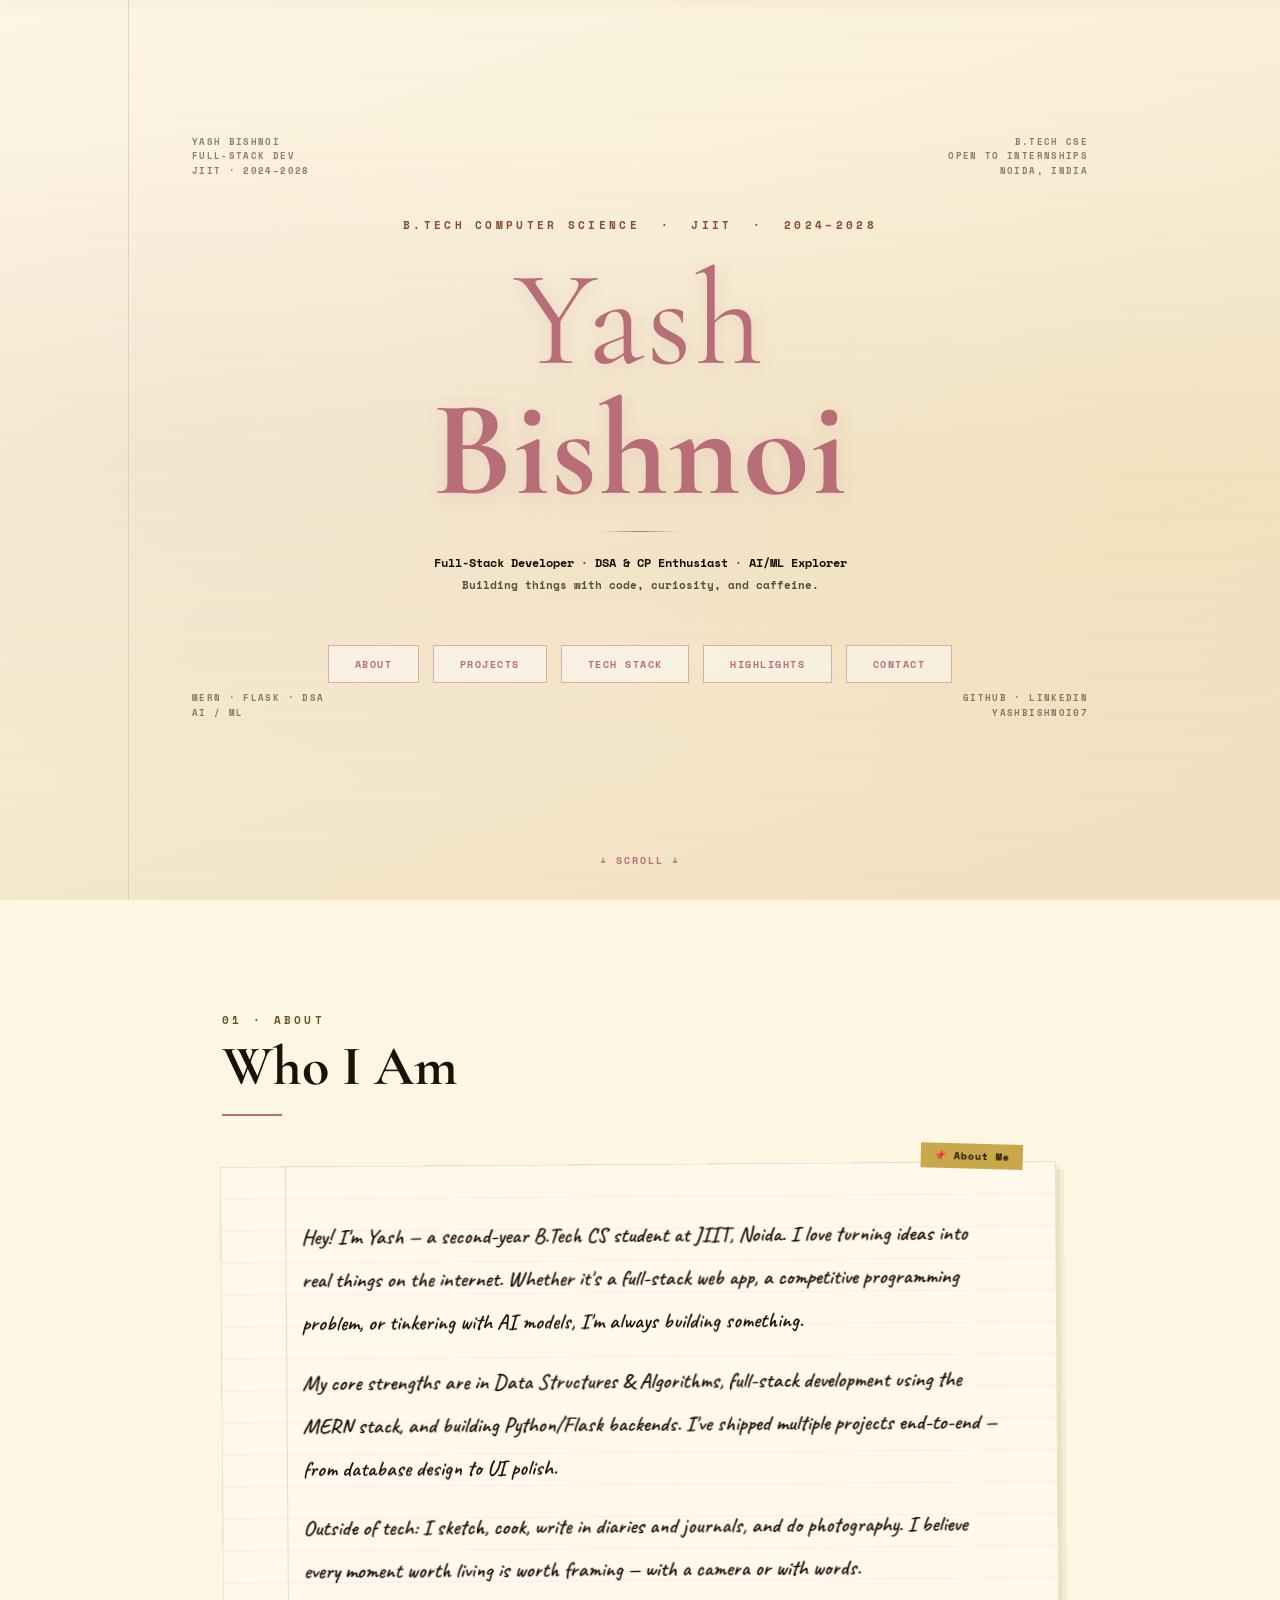
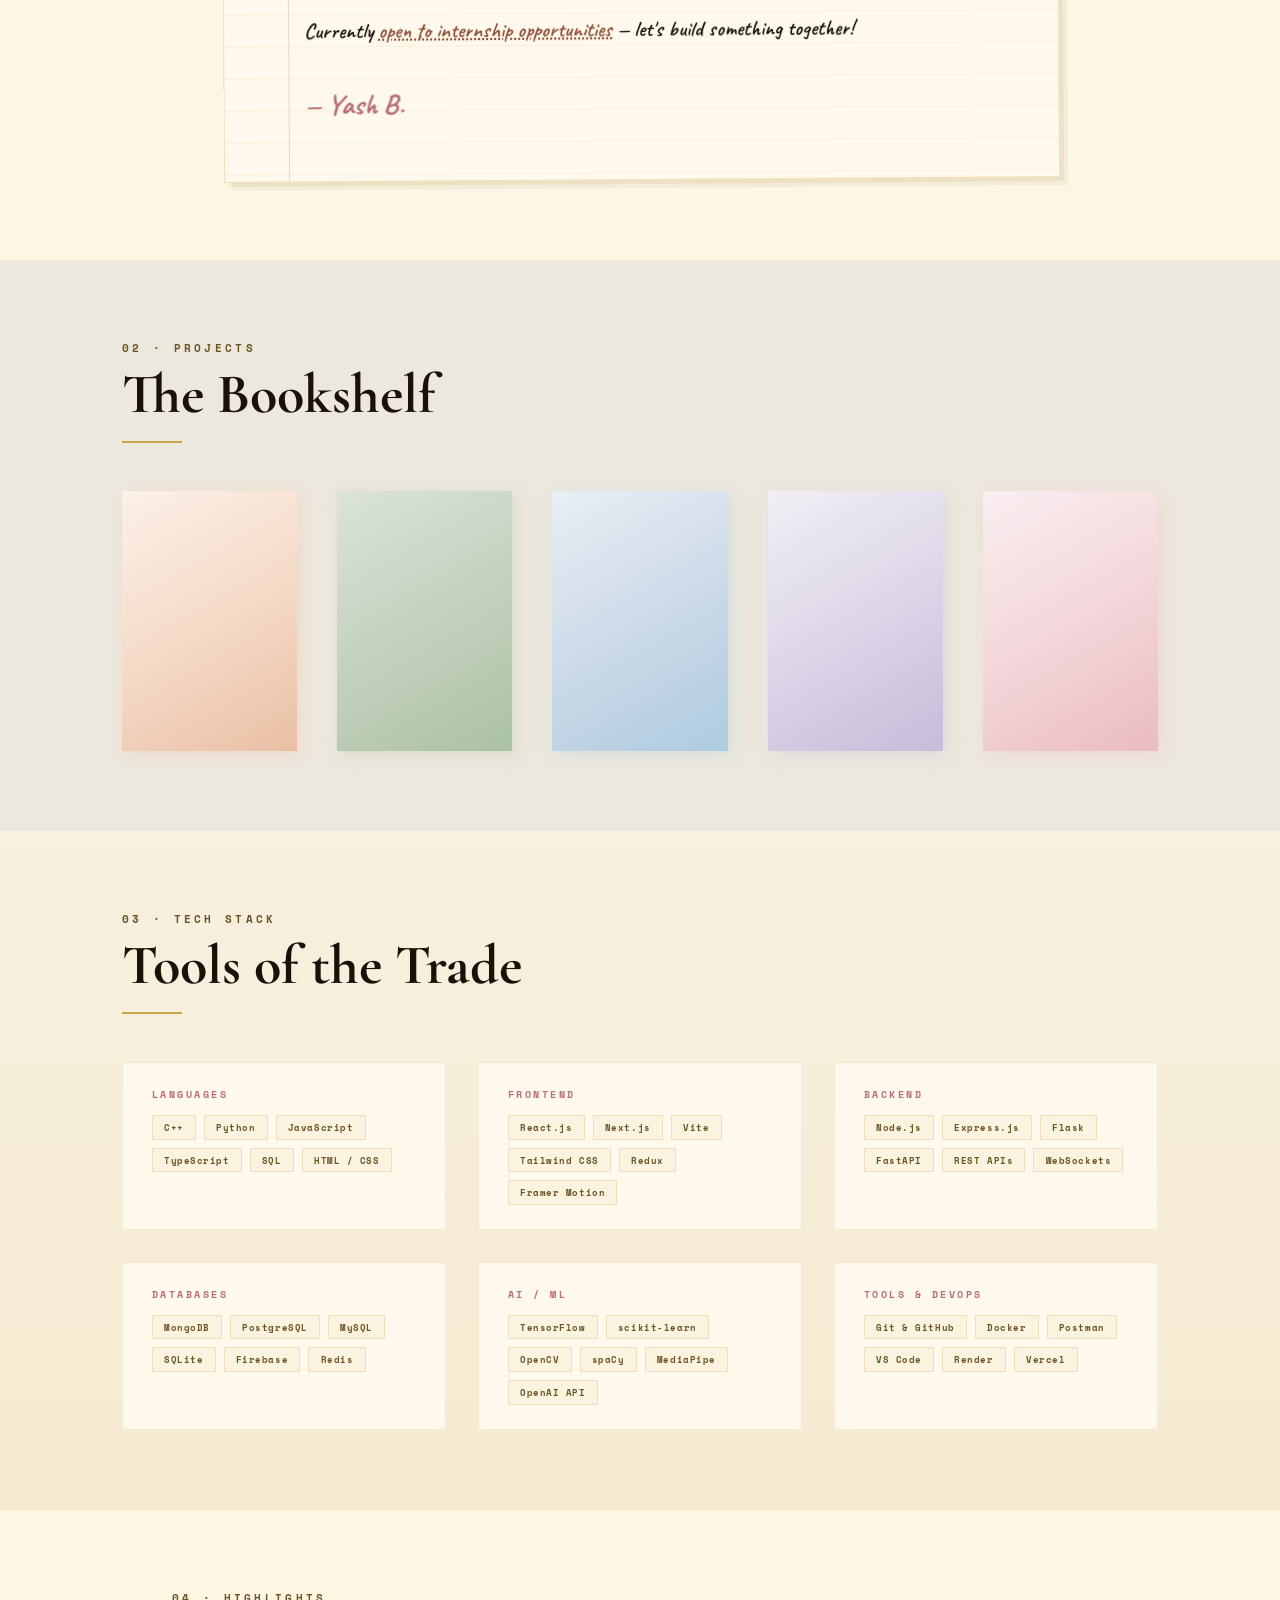
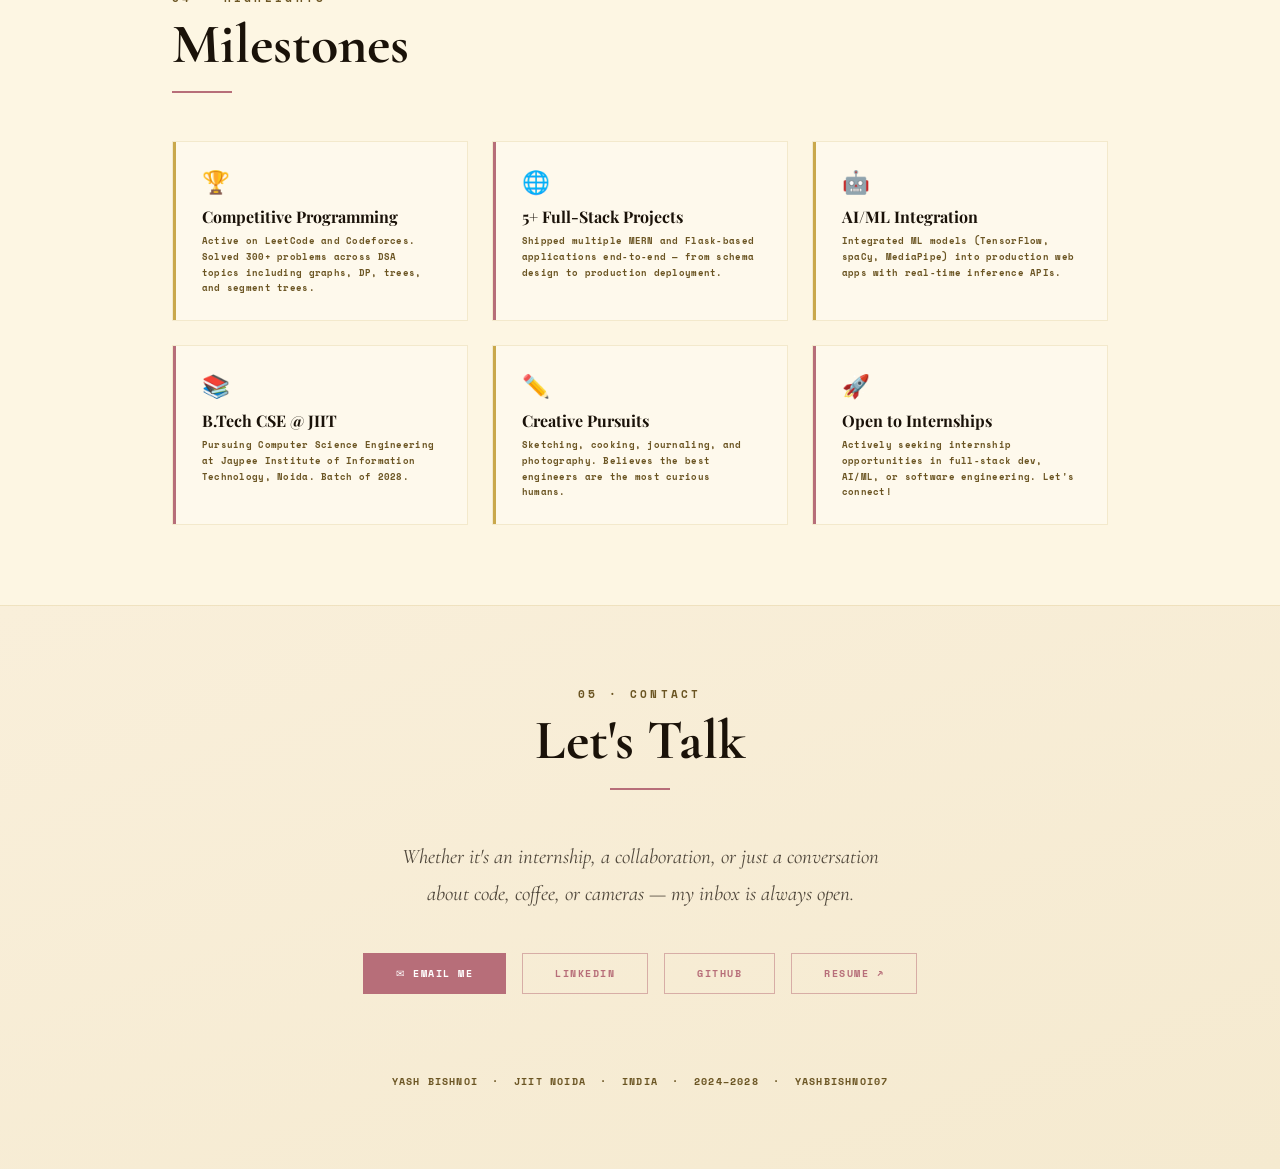
==== commit 1e6fa46f: "Fix HTML formatting in index.html" ====
--- a/index.html
+++ b/index.html
@@ -88,7 +88,7 @@
         <p>Hey! I'm Yash &mdash; a second-year B.Tech CS student at JIIT, Noida. I love turning ideas into real things on the internet. Whether it's a full-stack web app, a competitive programming problem, or tinkering with AI models, I'm always building something.</p>
         <p>My core strengths are in Data Structures &amp; Algorithms, full-stack development using the MERN stack, and building Python/Flask backends. I've shipped multiple projects end-to-end &mdash; from database design to UI polish.</p>
         <p>Outside of tech: I sketch, cook, write in diaries and journals, and do photography. I believe every moment worth living is worth framing &mdash; with a camera or with words.</p>
-        <p>Currently <a href="#contact">open to internship opportunities</a> &mdash; let's build something together! &#128640;</p>
+        <p>Currently <a href="#contact">open to internship opportunities</a> &mdash; let's build something together!</p>
         <span class="note-sig">&mdash; Yash B.</span>
       </div>
     </div>
